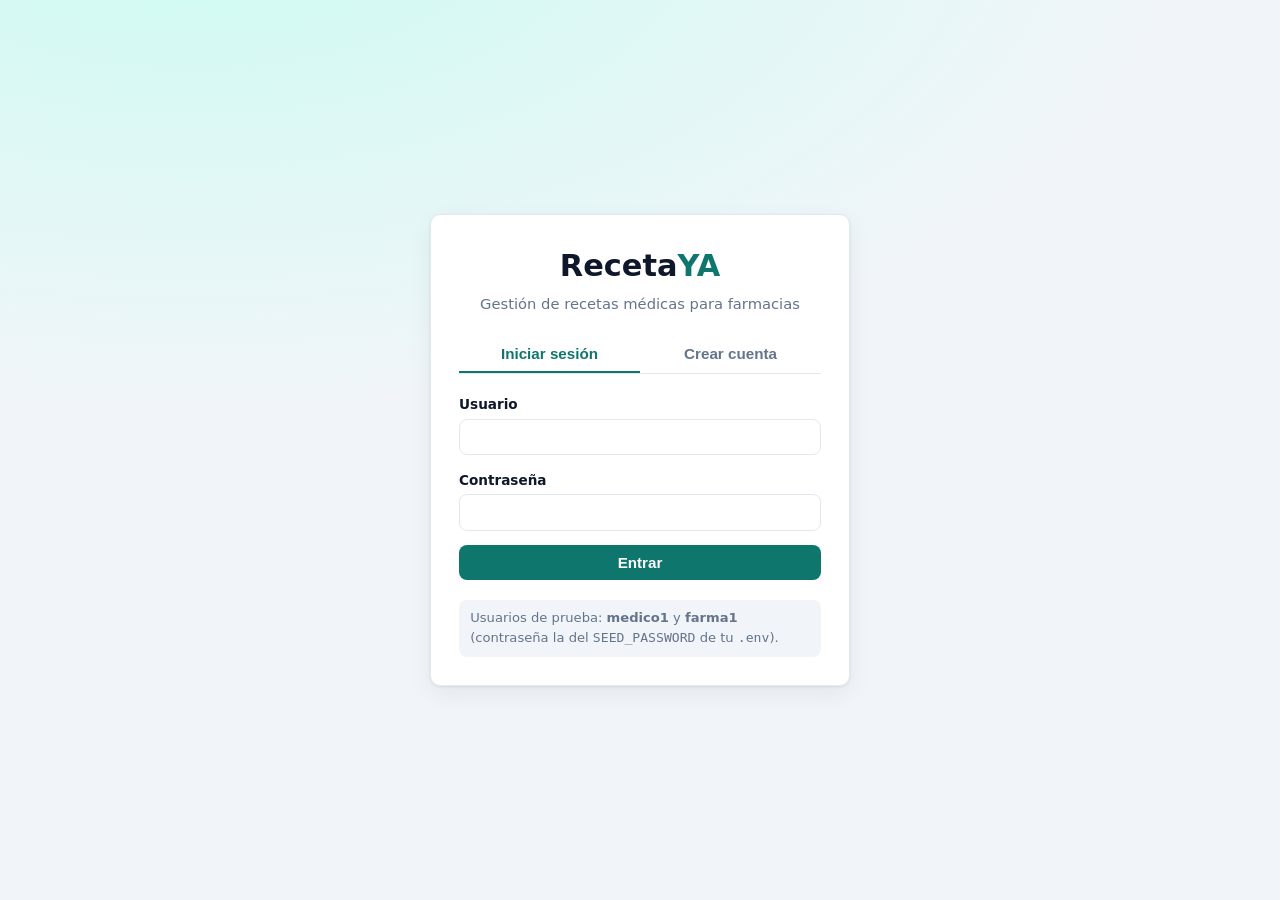
==== frontend/index.html @ 14a72b43 "feat(frontend): agregar interfaz web en HTML/CSS/JS Pantallas: login/registro (pide email si el rol " ====
<!DOCTYPE html>
<html lang="es">
<head>
  <meta charset="UTF-8" />
  <meta name="viewport" content="width=device-width, initial-scale=1.0" />
  <title>RecetaYA — Iniciar sesión</title>
  <link rel="stylesheet" href="css/styles.css" />
</head>
<body class="login-cuerpo">
  <div class="login-tarjeta">
    <h1 class="login-marca">Receta<span>YA</span></h1>
    <p class="login-lema">Gestión de recetas médicas para farmacias</p>

    <div class="pestanas">
      <button type="button" id="tab-login" class="activa">Iniciar sesión</button>
      <button type="button" id="tab-registro">Crear cuenta</button>
    </div>

    <div id="mensaje" hidden></div>

    <!-- ----------------------------- LOGIN ----------------------------- -->
    <form id="form-login" novalidate>
      <div class="campo">
        <label for="login-username">Usuario</label>
        <input id="login-username" name="username" autocomplete="username" required />
      </div>
      <div class="campo">
        <label for="login-password">Contraseña</label>
        <input id="login-password" name="password" type="password" autocomplete="current-password" required />
      </div>
      <button class="btn" type="submit" style="width:100%">Entrar</button>
    </form>

    <!-- ---------------------------- REGISTRO ---------------------------- -->
    <form id="form-registro" class="oculto" novalidate>
      <div class="campo">
        <label for="reg-username">Usuario</label>
        <input id="reg-username" name="username" autocomplete="username" required />
      </div>
      <div class="campo">
        <label for="reg-nombre">Nombre completo</label>
        <input id="reg-nombre" name="nombreCompleto" placeholder="Dr. Ana Pérez" required />
      </div>
      <div class="campo">
        <label for="reg-email">Email <small>(obligatorio si eres médico: por aquí llegan las notificaciones)</small></label>
        <input id="reg-email" name="email" type="email" placeholder="doctor@correo.cl" />
      </div>
      <div class="campo">
        <label for="reg-password">Contraseña</label>
        <input id="reg-password" name="password" type="password" autocomplete="new-password" required />
      </div>
      <div class="campo">
        <label for="reg-rol">Rol</label>
        <select id="reg-rol" name="role">
          <option value="MEDICO">Médico</option>
          <option value="FARMACEUTICO">Farmacéutico</option>
        </select>
      </div>
      <button class="btn" type="submit" style="width:100%">Crear cuenta</button>
    </form>

    <p class="pista" style="margin-top:1.25rem;margin-bottom:0">
      Usuarios de prueba: <strong>medico1</strong> y <strong>farma1</strong>
      (contraseña la del <code>SEED_PASSWORD</code> de tu <code>.env</code>).
    </p>
  </div>

  <script src="js/api.js"></script>
  <script src="js/auth.js"></script>
</body>
</html>
---- frontend/css/styles.css ----
/* RecetaYA — estilos del frontend (HTML/CSS/JS puro, sin frameworks) */

:root {
  --color-primario: #0f766e;      /* verde azulado (salud) */
  --color-primario-oscuro: #115e59;
  --color-primario-claro: #ccfbf1;
  --color-fondo: #f1f5f9;
  --color-tarjeta: #ffffff;
  --color-texto: #0f172a;
  --color-texto-suave: #64748b;
  --color-borde: #e2e8f0;
  --color-error: #b91c1c;
  --color-error-fondo: #fee2e2;
  --color-ok: #15803d;
  --color-ok-fondo: #dcfce7;
  --radio: 10px;
  --sombra: 0 1px 3px rgba(15, 23, 42, 0.08), 0 8px 24px rgba(15, 23, 42, 0.06);
}

* {
  box-sizing: border-box;
}

body {
  margin: 0;
  font-family: system-ui, -apple-system, "Segoe UI", Roboto, Arial, sans-serif;
  background: var(--color-fondo);
  color: var(--color-texto);
  line-height: 1.5;
}

a {
  color: var(--color-primario);
}

/* --------------------------------- Header --------------------------------- */

.topbar {
  background: var(--color-tarjeta);
  border-bottom: 1px solid var(--color-borde);
  position: sticky;
  top: 0;
  z-index: 10;
}

.topbar-inner {
  max-width: 1100px;
  margin: 0 auto;
  padding: 0.75rem 1rem;
  display: flex;
  align-items: center;
  gap: 1.25rem;
  flex-wrap: wrap;
}

.marca {
  font-size: 1.2rem;
  font-weight: 700;
  text-decoration: none;
  color: var(--color-texto);
}

.marca span {
  color: var(--color-primario);
}

.topbar nav {
  display: flex;
  gap: 0.25rem;
  flex: 1;
}

.topbar nav a {
  text-decoration: none;
  color: var(--color-texto-suave);
  padding: 0.4rem 0.75rem;
  border-radius: 999px;
  font-size: 0.95rem;
}

.topbar nav a:hover {
  background: var(--color-fondo);
  color: var(--color-texto);
}

.topbar nav a.activo {
  background: var(--color-primario-claro);
  color: var(--color-primario-oscuro);
  font-weight: 600;
}

.sesion {
  display: flex;
  align-items: center;
  gap: 0.75rem;
}

.usuario {
  font-size: 0.9rem;
  color: var(--color-texto-suave);
}

.usuario small {
  background: var(--color-primario-claro);
  color: var(--color-primario-oscuro);
  padding: 0.1rem 0.45rem;
  border-radius: 999px;
  font-weight: 600;
}

/* -------------------------------- Contenido -------------------------------- */

main {
  max-width: 1100px;
  margin: 0 auto;
  padding: 1.5rem 1rem 3rem;
}

.titulo-pagina {
  margin: 0 0 0.25rem;
  font-size: 1.5rem;
}

.subtitulo {
  margin: 0 0 1.5rem;
  color: var(--color-texto-suave);
  font-size: 0.95rem;
}

.rejilla {
  display: grid;
  gap: 1.25rem;
  grid-template-columns: repeat(auto-fit, minmax(320px, 1fr));
  align-items: start;
}

.tarjeta {
  background: var(--color-tarjeta);
  border: 1px solid var(--color-borde);
  border-radius: var(--radio);
  box-shadow: var(--sombra);
  padding: 1.25rem;
}

.tarjeta h2 {
  margin: 0 0 1rem;
  font-size: 1.1rem;
}

.tarjeta-ancho {
  grid-column: 1 / -1;
}

/* -------------------------------- Formularios ------------------------------- */

label {
  display: block;
  font-size: 0.85rem;
  font-weight: 600;
  margin-bottom: 0.25rem;
  color: var(--color-texto);
}

input,
select {
  width: 100%;
  padding: 0.55rem 0.7rem;
  border: 1px solid var(--color-borde);
  border-radius: 8px;
  font-size: 0.95rem;
  background: #fff;
}

input:focus,
select:focus {
  outline: 2px solid var(--color-primario-claro);
  border-color: var(--color-primario);
}

.campo {
  margin-bottom: 0.9rem;
}

.campo small {
  color: var(--color-texto-suave);
  font-weight: 400;
}

.fila {
  display: flex;
  gap: 0.75rem;
}

.fila > * {
  flex: 1;
}

.acciones-form {
  display: flex;
  gap: 0.5rem;
  margin-top: 0.5rem;
  flex-wrap: wrap;
}

/* --------------------------------- Botones --------------------------------- */

.btn {
  border: none;
  border-radius: 8px;
  padding: 0.55rem 1rem;
  font-size: 0.95rem;
  font-weight: 600;
  cursor: pointer;
  background: var(--color-primario);
  color: #fff;
}

.btn:hover {
  background: var(--color-primario-oscuro);
}

.btn:disabled {
  opacity: 0.6;
  cursor: not-allowed;
}

.btn-secundario {
  background: #fff;
  color: var(--color-texto);
  border: 1px solid var(--color-borde);
}

.btn-secundario:hover {
  background: var(--color-fondo);
}

.btn-peligro {
  background: #fff;
  color: var(--color-error);
  border: 1px solid #fecaca;
}

.btn-peligro:hover {
  background: var(--color-error-fondo);
}

.btn-chico {
  padding: 0.3rem 0.6rem;
  font-size: 0.85rem;
}

/* --------------------------------- Tablas ---------------------------------- */

.tabla-contenedor {
  overflow-x: auto;
}

table {
  width: 100%;
  border-collapse: collapse;
  font-size: 0.92rem;
}

th,
td {
  text-align: left;
  padding: 0.6rem 0.5rem;
  border-bottom: 1px solid var(--color-borde);
  vertical-align: top;
}

th {
  font-size: 0.8rem;
  text-transform: uppercase;
  letter-spacing: 0.03em;
  color: var(--color-texto-suave);
}

tbody tr:hover {
  background: #f8fafc;
}

.vacio {
  text-align: center;
  color: var(--color-texto-suave);
  padding: 1.5rem 0;
}

.acciones-tabla {
  display: flex;
  gap: 0.35rem;
  flex-wrap: wrap;
}

/* --------------------------------- Badges ---------------------------------- */

.badge {
  display: inline-block;
  padding: 0.15rem 0.55rem;
  border-radius: 999px;
  font-size: 0.78rem;
  font-weight: 700;
  white-space: nowrap;
}

.badge-pendiente { background: #fef3c7; color: #92400e; }
.badge-reservada { background: #dcfce7; color: #166534; }
.badge-sinstock  { background: #fee2e2; color: #991b1b; }
.badge-dispensada{ background: #dbeafe; color: #1e40af; }
.badge-otro      { background: var(--color-fondo); color: var(--color-texto-suave); }

/* --------------------------------- Mensajes -------------------------------- */

.alerta {
  padding: 0.65rem 0.85rem;
  border-radius: 8px;
  font-size: 0.92rem;
  margin-bottom: 1rem;
}

.alerta-ok {
  background: var(--color-ok-fondo);
  color: var(--color-ok);
  border: 1px solid #bbf7d0;
}

.alerta-error {
  background: var(--color-error-fondo);
  color: var(--color-error);
  border: 1px solid #fecaca;
}

/* ---------------------------------- Login ---------------------------------- */

.login-cuerpo {
  min-height: 100vh;
  display: flex;
  align-items: center;
  justify-content: center;
  padding: 1.5rem;
  background:
    radial-gradient(1000px 500px at 15% -10%, var(--color-primario-claro), transparent),
    var(--color-fondo);
}

.login-tarjeta {
  width: 100%;
  max-width: 420px;
  background: var(--color-tarjeta);
  border: 1px solid var(--color-borde);
  border-radius: var(--radio);
  box-shadow: var(--sombra);
  padding: 1.75rem;
}

.login-marca {
  text-align: center;
  font-size: 1.9rem;
  font-weight: 800;
  margin: 0 0 0.25rem;
}

.login-marca span {
  color: var(--color-primario);
}

.login-lema {
  text-align: center;
  color: var(--color-texto-suave);
  font-size: 0.92rem;
  margin: 0 0 1.25rem;
}

.pestanas {
  display: flex;
  border-bottom: 1px solid var(--color-borde);
  margin-bottom: 1.25rem;
}

.pestanas button {
  flex: 1;
  background: none;
  border: none;
  border-bottom: 2px solid transparent;
  padding: 0.6rem;
  font-size: 0.95rem;
  font-weight: 600;
  color: var(--color-texto-suave);
  cursor: pointer;
}

.pestanas button.activa {
  color: var(--color-primario);
  border-bottom-color: var(--color-primario);
}

.oculto {
  display: none;
}

.pista {
  font-size: 0.82rem;
  color: var(--color-texto-suave);
  background: var(--color-fondo);
  border-radius: 8px;
  padding: 0.55rem 0.7rem;
  margin-bottom: 1rem;
}

/* ------------------------- Medicamentos (receta) ---------------------------- */

.tabla-medicamentos input {
  padding: 0.4rem 0.5rem;
}

.fila-medicamento td {
  padding: 0.35rem 0.3rem;
}

@media (max-width: 640px) {
  .topbar-inner {
    gap: 0.5rem;
  }

  .fila {
    flex-direction: column;
  }
}
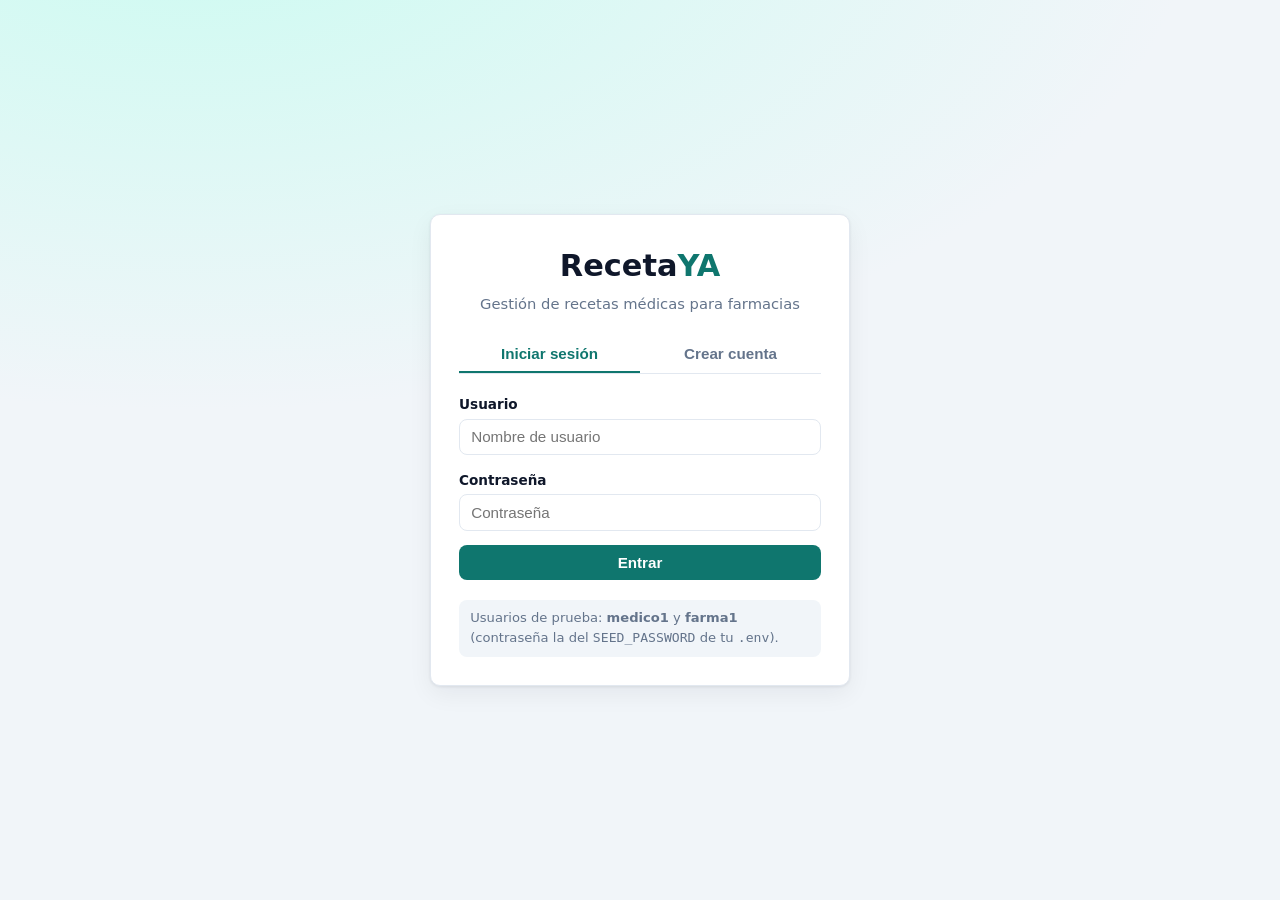
==== commit 6aaddc01: "chore(frontend): placeholders genericos en los formularios Se reemplazan los placeholders con ejempl" ====
--- a/frontend/index.html
+++ b/frontend/index.html
@@ -22,11 +22,11 @@
     <form id="form-login" novalidate>
       <div class="campo">
         <label for="login-username">Usuario</label>
-        <input id="login-username" name="username" autocomplete="username" required />
+        <input id="login-username" name="username" autocomplete="username" placeholder="Nombre de usuario" required />
       </div>
       <div class="campo">
         <label for="login-password">Contraseña</label>
-        <input id="login-password" name="password" type="password" autocomplete="current-password" required />
+        <input id="login-password" name="password" type="password" autocomplete="current-password" placeholder="Contraseña" required />
       </div>
       <button class="btn" type="submit" style="width:100%">Entrar</button>
     </form>
@@ -35,19 +35,19 @@
     <form id="form-registro" class="oculto" novalidate>
       <div class="campo">
         <label for="reg-username">Usuario</label>
-        <input id="reg-username" name="username" autocomplete="username" required />
+        <input id="reg-username" name="username" autocomplete="username" placeholder="Nombre de usuario" required />
       </div>
       <div class="campo">
         <label for="reg-nombre">Nombre completo</label>
-        <input id="reg-nombre" name="nombreCompleto" placeholder="Dr. Ana Pérez" required />
+        <input id="reg-nombre" name="nombreCompleto" placeholder="Nombre completo" required />
       </div>
       <div class="campo">
         <label for="reg-email">Email <small>(obligatorio si eres médico: por aquí llegan las notificaciones)</small></label>
-        <input id="reg-email" name="email" type="email" placeholder="doctor@correo.cl" />
+        <input id="reg-email" name="email" type="email" placeholder="Email" />
       </div>
       <div class="campo">
         <label for="reg-password">Contraseña</label>
-        <input id="reg-password" name="password" type="password" autocomplete="new-password" required />
+        <input id="reg-password" name="password" type="password" autocomplete="new-password" placeholder="Contraseña" required />
       </div>
       <div class="campo">
         <label for="reg-rol">Rol</label>
